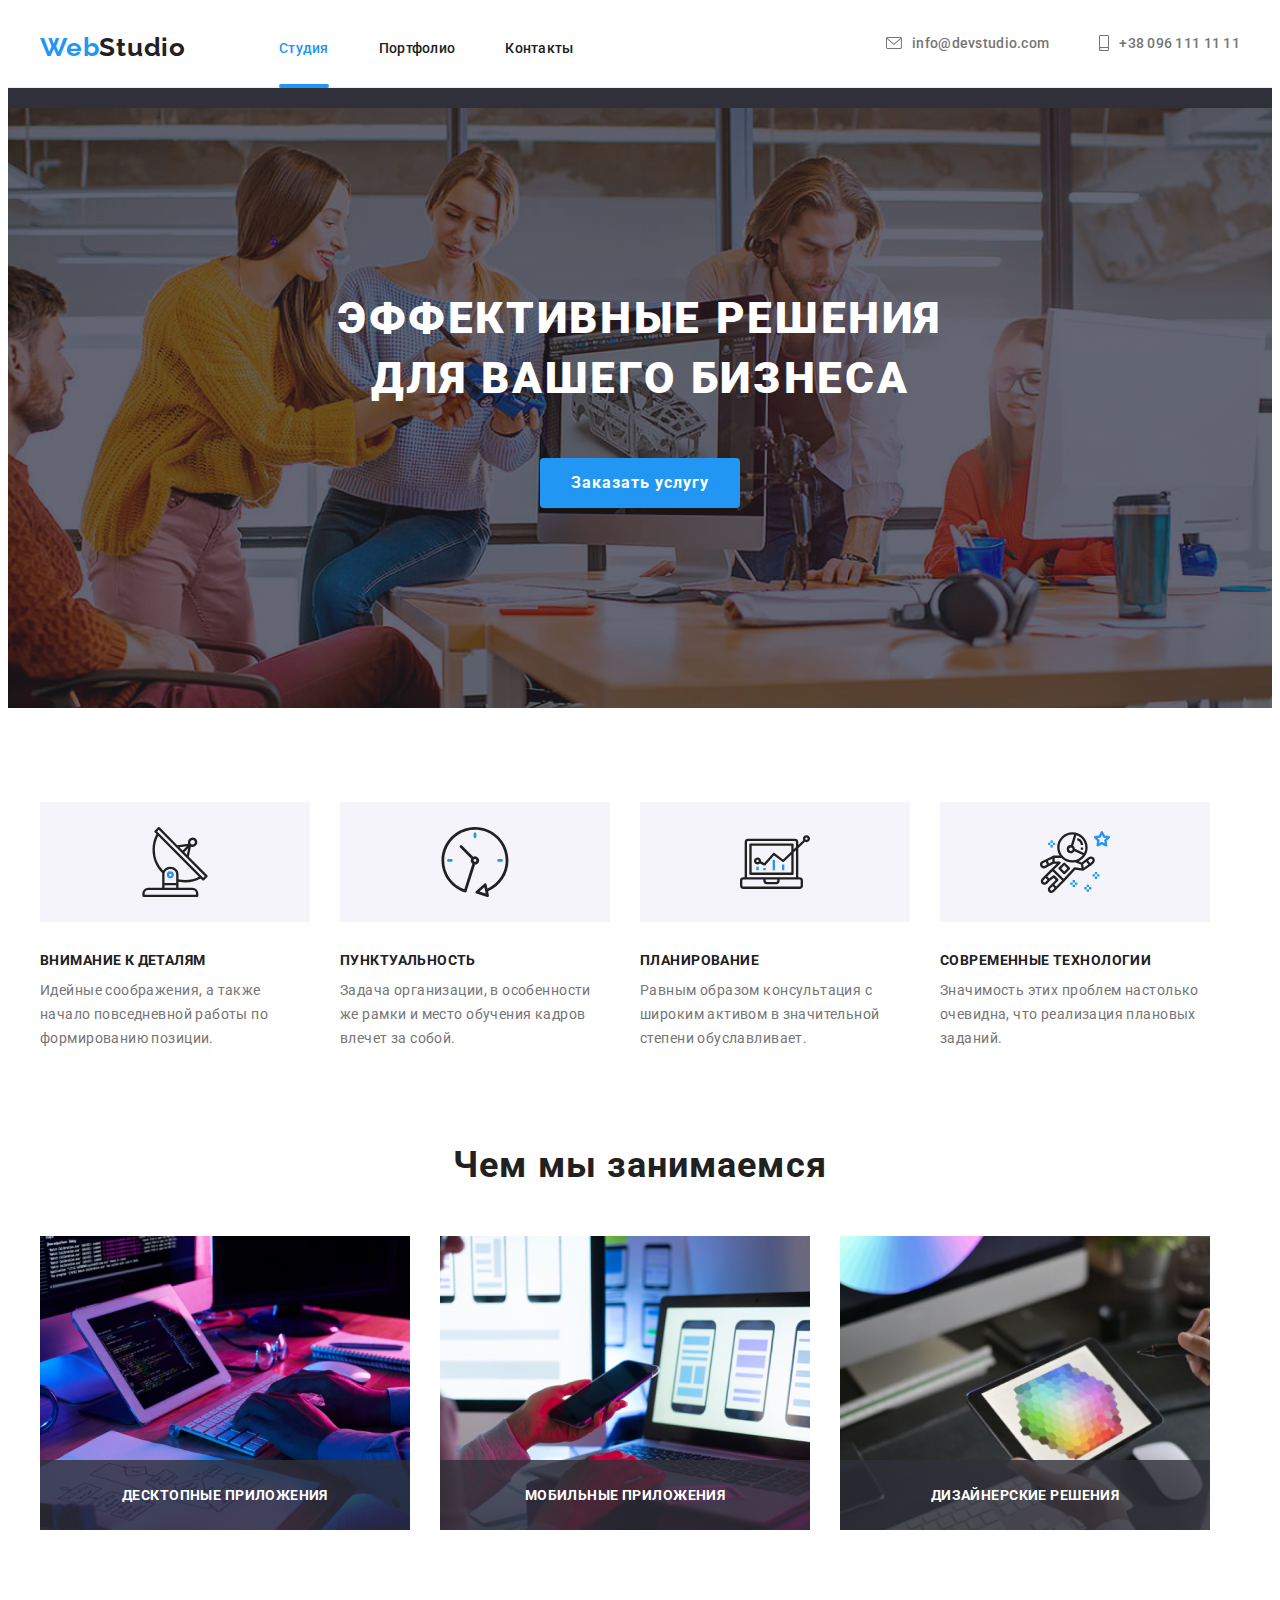
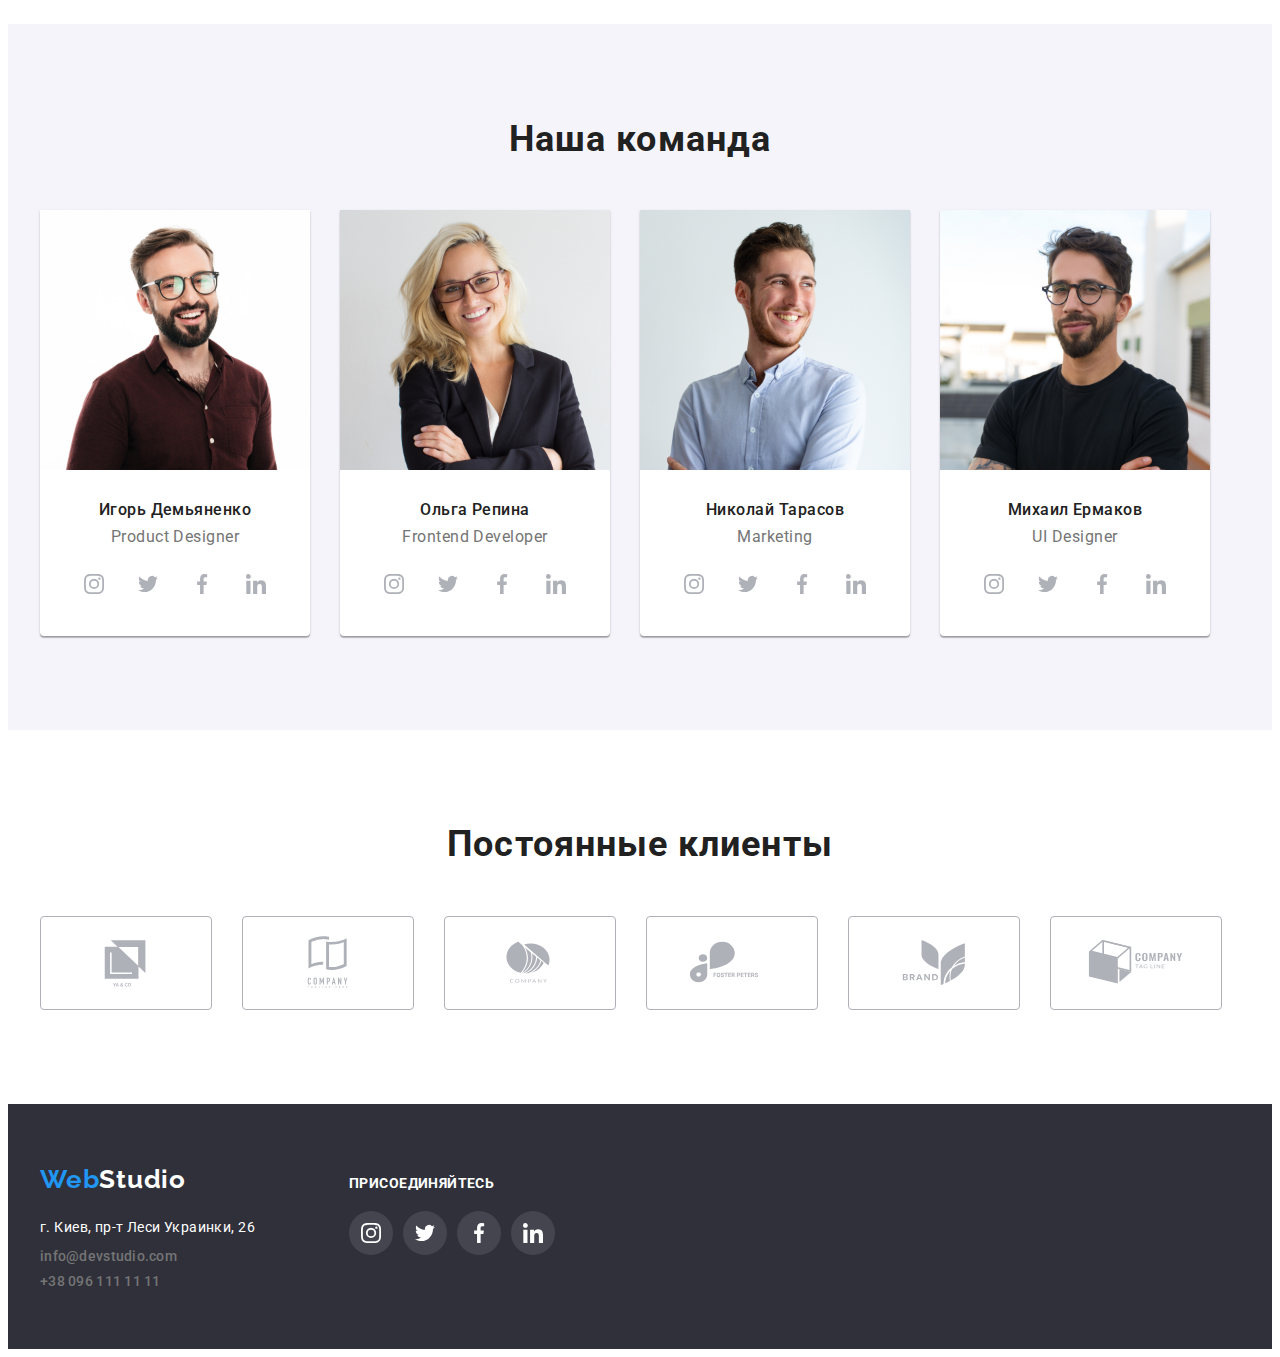
==== index.html @ 9201ac7f "Initial commit" ====
<!DOCTYPE html>
<html lang="ru">
  <head>
    <meta charset="UTF-8" />
    <meta http-equiv="X-UA-Compatible" content="IE=edge" />
    <meta name="viewport" content="width=device-width, initial-scale=1.0" />
    <title>Document</title>
    <!-- Normalizer start -->
    <link
      rel="stylesheet"
      href="https://cdnjs.cloudflare.com/ajax/libs/modern-normalize/1.1.0/modern-normalize.min.css"
      integrity="sha512-wpPYUAdjBVSE4KJnH1VR1HeZfpl1ub8YT/NKx4PuQ5NmX2tKuGu6U/JRp5y+Y8XG2tV+wKQpNHVUX03MfMFn9Q=="
      crossorigin="anonymous"
      referrerpolicy="no-referrer"
    />
    <!-- Normalizer end -->
    <!--Font start-->
    <link rel="preconnect" href="https://fonts.googleapis.com" />
    <link rel="preconnect" href="https://fonts.gstatic.com" crossorigin />
    <link
      href="https://fonts.googleapis.com/css2?family=Raleway:wght@700&family=Roboto:wght@400;500;700;900&display=swap"
      rel="stylesheet"
    />
    <!--Font end-->
    <link rel="stylesheet" href="./css/styles.css" />
  </head>

  <body>
    <header class="header" data-header>
      <div class="container header-container">
        <!-- navigation -->
        <a class="logo link" href="" lang="en">Web<span class="logo-accent-dark">Studio</span></a>
        <nav class="header-nav">
          <ul class="nav-list list">
            <li class="nav-item">
              <a class="header-link header-link-current link" href="./index.html">Студия</a>
            </li>
            <li class="nav-item">
              <a class="header-link link" href="./portfolio.html">Портфолио</a>
            </li>
            <li class="nav-item">
              <a class="header-link link" href="">Контакты</a>
            </li>
          </ul>
        </nav>
        <ul class="contacts-list list">
          <li class="contact-item header-mail">
            <a class="contact-link link" href="mailto:info@devstudio.com">
              <svg class="contacts-envelope" width="16" height="12">
                <use href="./images/icons.svg#envelope"></use>
              </svg>
              info@devstudio.com
            </a>
          </li>
          <li class="contact-item header-phone">
            <a class="contact-link link" href="tel:+380961111111">
              <svg class="contacts-smartphone" width="10" height="16">
                <use href="./images/icons.svg#smartphone"></use>
              </svg>
              +38 096 111 11 11
            </a>
          </li>
        </ul>
      </div>
    </header>
    <main>
      <!-- hero section -->
      <section class="hero-section section">
        <div class="hero-container container">
          <h1 class="hero-item">Эффективные решения для вашего бизнеса</h1>
          <button class="hero-btn btn" type="button" data-modal-open>Заказать услугу</button>
        </div>
      </section>
      <!-- Section peculiarities -->
      <section class="section">
        <div class="peculiarities-container container">
          <ul class="peculiarities-list list">
            <li class="peculiarities-item">
              <div class="peculiarities-icon-container">
                <svg class="peculiarities-icon" width="70px" height="70px">
                  <use href="./images/icons.svg#antenna"></use>
                </svg>
              </div>
              <h2 class="peculiarities-title">Внимание к деталям</h2>
              <p class="peculiarities-prg">
                Идейные соображения, а также начало повседневной работы по формированию позиции.
              </p>
            </li>
            <li class="peculiarities-item">
              <div class="peculiarities-icon-container">
                <svg class="peculiarities-icon" width="70px" height="70px">
                  <use href="./images/icons.svg#clock"></use>
                </svg>
              </div>
              <h2 class="peculiarities-title">Пунктуальность</h2>
              <p class="peculiarities-prg">
                Задача организации, в особенности же рамки и место обучения кадров влечет за собой.
              </p>
            </li>
            <li class="peculiarities-item">
              <div class="peculiarities-icon-container">
                <svg class="peculiarities-icon" width="70px" height="70px">
                  <use href=".//images/icons.svg#diagram"></use>
                </svg>
              </div>
              <h2 class="peculiarities-title">Планирование</h2>
              <p class="peculiarities-prg">
                Равным образом консультация с широким активом в значительной степени обуславливает.
              </p>
            </li>
            <li class="peculiarities-item">
              <div class="peculiarities-icon-container">
                <svg class="peculiarities-icon" width="70px" height="70px">
                  <use href="./images/icons.svg#astronaut"></use>
                </svg>
              </div>
              <h2 class="peculiarities-title">Современные технологии</h2>
              <p class="peculiarities-prg">
                Значимость этих проблем настолько очевидна, что реализация плановых заданий.
              </p>
            </li>
          </ul>
        </div>
      </section>
      <!-- Section about -->
      <section class="section section-about">
        <div class="about-container container">
          <h2 class="about-title">Чем мы занимаемся</h2>
          <ul class="about-list list">
            <li class="about-item">
              <img src="./images/about/img.jpg" alt="image1" width="370" height="294" />
              <div class="about-overlay">
                <p class="about-discription">Десктопные приложения</p>
              </div>
            </li>
            <li class="about-item">
              <img src="./images/about/img-1.jpg" alt="image2" width="370" height="294" />
              <div class="about-overlay">
                <p class="about-discription">Мобильные приложения</p>
              </div>
            </li>
            <li class="about-item">
              <img src="./images/about/img-2.jpg" alt="image3" width="370" height="294" />
              <div class="about-overlay">
                <p class="about-discription">Дизайнерские решения</p>
              </div>
            </li>
          </ul>
        </div>
      </section>
      <!-- Section team -->
      <section class="section section-team">
        <div class="container team-container">
          <h2 class="team-title">Наша команда</h2>
          <ul class="team-list list">
            <li class="team-item">
              <img src="./images/team/img.jpg" alt="Игорь Демьяненко" width="270" height="260" />
              <div class="team-wrapper">
                <h3 class="team-name">Игорь Демьяненко</h3>
                <p class="team-position">Product Designer</p>
                <ul class="social-icon list">
                  <li class="icon-list">
                    <a
                      class="icon-link"
                      href=""
                      target="_blank"
                      rel="noopener noreferer"
                      aria-label="instagram"
                    >
                      <svg class="team-icon-list" width="20" height="20">
                        <use href="./images/icons.svg#instagram"></use>
                      </svg>
                    </a>
                  </li>
                  <li class="icon-list">
                    <a
                      class="icon-link"
                      href=""
                      target="_blank"
                      rel="noopener noreferer"
                      aria-label="twitter"
                    >
                      <svg class="team-icon-list" width="20" height="20">
                        <use href="./images/icons.svg#twitter"></use>
                      </svg>
                    </a>
                  </li>
                  <li class="icon-list">
                    <a
                      class="icon-link"
                      href=""
                      target="_blank"
                      rel="noopener noreferer"
                      aria-label="facebook"
                    >
                      <svg class="team-icon-list" width="20" height="20">
                        <use href="./images/icons.svg#facebook"></use>
                      </svg>
                    </a>
                  </li>
                  <li class="icon-list">
                    <a
                      class="icon-link"
                      href=""
                      target="_blank"
                      rel="noopener noreferer"
                      aria-label="linkedin"
                    >
                      <svg class="team-icon-list" width="20" height="20">
                        <use href="./images/icons.svg#linkedin"></use>
                      </svg>
                    </a>
                  </li>
                </ul>
              </div>
            </li>
            <li class="team-item">
              <img src="./images/team/img-1.jpg" alt="Ольга Репина" width="270" height="260" />
              <div class="team-wrapper">
                <h3 class="team-name">Ольга Репина</h3>
                <p class="team-position">Frontend Developer</p>
                <ul class="social-icon list">
                  <li class="icon-list">
                    <a
                      class="icon-link"
                      href=""
                      target="_blank"
                      rel="noopener noreferer"
                      aria-label="instagram"
                    >
                      <svg class="team-icon-list" width="20" height="20">
                        <use href="./images/icons.svg#instagram"></use>
                      </svg>
                    </a>
                  </li>
                  <li class="icon-list">
                    <a
                      class="icon-link"
                      href=""
                      target="_blank"
                      rel="noopener noreferer"
                      aria-label="twitter"
                    >
                      <svg class="team-icon-list" width="20" height="20">
                        <use href="./images/icons.svg#twitter"></use>
                      </svg>
                    </a>
                  </li>
                  <li class="icon-list">
                    <a
                      class="icon-link"
                      href=""
                      target="_blank"
                      rel="noopener noreferer"
                      aria-label="facebook"
                    >
                      <svg class="team-icon-list" width="20" height="20">
                        <use href="./images/icons.svg#facebook"></use>
                      </svg>
                    </a>
                  </li>
                  <li class="icon-list">
                    <a
                      class="icon-link"
                      href=""
                      target="_blank"
                      rel="noopener noreferer"
                      aria-label="linkedin"
                    >
                      <svg class="team-icon-list" width="20" height="20">
                        <use href="./images/icons.svg#linkedin"></use>
                      </svg>
                    </a>
                  </li>
                </ul>
              </div>
            </li>
            <li class="team-item">
              <img src="./images/team/img-2.jpg" alt="Николай Тарасов" width="270" height="260" />
              <div class="team-wrapper">
                <h3 class="team-name">Николай Тарасов</h3>
                <p class="team-position">Marketing</p>
                <ul class="social-icon list">
                  <li class="icon-list">
                    <a
                      class="icon-link"
                      href=""
                      target="_blank"
                      rel="noopener noreferer"
                      aria-label="instagram"
                    >
                      <svg class="team-icon-list" width="20" height="20">
                        <use href="./images/icons.svg#instagram"></use>
                      </svg>
                    </a>
                  </li>
                  <li class="icon-list">
                    <a
                      class="icon-link"
                      href=""
                      target="_blank"
                      rel="noopener noreferer"
                      aria-label="twitter"
                    >
                      <svg class="team-icon-list" width="20" height="20">
                        <use href="./images/icons.svg#twitter"></use>
                      </svg>
                    </a>
                  </li>
                  <li class="icon-list">
                    <a
                      class="icon-link"
                      href=""
                      target="_blank"
                      rel="noopener noreferer"
                      aria-label="facebook"
                    >
                      <svg class="team-icon-list" width="20" height="20">
                        <use href="./images/icons.svg#facebook"></use>
                      </svg>
                    </a>
                  </li>
                  <li class="icon-list">
                    <a
                      class="icon-link"
                      href=""
                      target="_blank"
                      rel="noopener noreferer"
                      aria-label="linkedin"
                    >
                      <svg class="team-icon-list" width="20" height="20">
                        <use href="./images/icons.svg#linkedin"></use>
                      </svg>
                    </a>
                  </li>
                </ul>
              </div>
            </li>
            <li class="team-item">
              <img src="./images/team/img-3.jpg" alt="Михаил Ермаков" width="270" height="260" />
              <div class="team-wrapper">
                <h3 class="team-name">Михаил Ермаков</h3>
                <p class="team-position">UI Designer</p>
                <ul class="social-icon list">
                  <li class="icon-list">
                    <a
                      class="icon-link"
                      href=""
                      target="_blank"
                      rel="noopener noreferer"
                      aria-label="instagram"
                    >
                      <svg class="team-icon-list" width="20" height="20">
                        <use href="./images/icons.svg#instagram"></use>
                      </svg>
                    </a>
                  </li>
                  <li class="icon-list">
                    <a
                      class="icon-link"
                      href=""
                      target="_blank"
                      rel="noopener noreferer"
                      aria-label="twitter"
                    >
                      <svg class="team-icon-list" width="20" height="20">
                        <use href="./images/icons.svg#twitter"></use>
                      </svg>
                    </a>
                  </li>
                  <li class="icon-list">
                    <a
                      class="icon-link"
                      href=""
                      target="_blank"
                      rel="noopener noreferer"
                      aria-label="facebook"
                    >
                      <svg class="team-icon-list" width="20" height="20">
                        <use href="./images/icons.svg#facebook"></use>
                      </svg>
                    </a>
                  </li>
                  <li class="icon-list">
                    <a
                      class="icon-link"
                      href=""
                      target="_blank"
                      rel="noopener noreferer"
                      aria-label="linkedin"
                    >
                      <svg class="team-icon-list" width="20" height="20">
                        <use href="./images/icons.svg#linkedin"></use>
                      </svg>
                    </a>
                  </li>
                </ul>
              </div>
            </li>
          </ul>
        </div>
      </section>
      <!-- Section clients -->
      <section class="section section-clients">
        <div class="container">
          <h2 class="customer-title">Постоянные клиенты</h2>
          <ul class="customer-list list">
            <li class="customer-item">
              <a href="" class="customer-link">
                <svg class="customer-icon">
                  <use href="./images/icons.svg#logo-0"></use>
                </svg>
              </a>
            </li>
            <li class="customer-item">
              <a href="" class="customer-link">
                <svg class="customer-icon">
                  <use href="./images/icons.svg#logo-1"></use>
                </svg>
              </a>
            </li>
            <li class="customer-item">
              <a href="" class="customer-link">
                <svg class="customer-icon">
                  <use href="./images/icons.svg#logo-2"></use>
                </svg>
              </a>
            </li>
            <li class="customer-item">
              <a href="" class="customer-link">
                <svg class="customer-icon">
                  <use href="./images/icons.svg#logo-3"></use>
                </svg>
              </a>
            </li>
            <li class="customer-item">
              <a href="" class="customer-link">
                <svg class="customer-icon">
                  <use href="./images/icons.svg#logo-4"></use>
                </svg>
              </a>
            </li>
            <li class="customer-item">
              <a href="" class="customer-link">
                <svg class="customer-icon">
                  <use href="./images/icons.svg#logo-5"></use>
                </svg>
              </a>
            </li>
          </ul>
        </div>
      </section>
    </main>
    <!-- Footer -->
    <footer class="footer">
      <div class="container">
        <div class="footer-container-left">
          <a class="logo link footer-logo-link" href="" lang="en"
            >Web<span class="logo-accent-light">Studio</span></a
          >
          <ul class="footer-contact-list list">
            <li class="contact-item">
              <!-- adress -->
              <address class="footer-address">г. Киев, пр-т Леси Украинки, 26</address>
            </li>
            <li class="contact-item">
              <a class="contact-link link" href="mailto:info@devstudio.com">info@devstudio.com</a>
            </li>
            <li class="contact-item">
              <a class="contact-link link" href="tel:+380961111111">+38 096 111 11 11</a>
            </li>
          </ul>
        </div>
        <div class="footer-container-right">
          <h3 class="footer-item">Присоединяйтесь</h3>
          <ul class="footer-icon list">
            <li class="footer-list">
              <a href="https://www.instagram.com" class="footer-link">
                <svg class="footer-svg" width="20" height="20">
                  <use href="./images/icons.svg#instagram"></use>
                </svg>
              </a>
            </li>
            <li class="footer-list">
              <a href="https://twitter.com/?lang=en" class="footer-link">
                <svg class="footer-svg" width="20" height="20">
                  <use href="./images/icons.svg#twitter"></use>
                </svg>
              </a>
            </li>
            <li class="footer-list">
              <a href="https://www.facebook.com" class="footer-link">
                <svg class="footer-svg" width="20" height="20">
                  <use href="./images/icons.svg#facebook"></use>
                </svg>
              </a>
            </li>
            <li class="footer-list">
              <a href="https://www.linkedin.com" class="footer-link">
                <svg class="footer-svg" width="20" height="20">
                  <use href="./images/icons.svg#linkedin"></use>
                </svg>
              </a>
            </li>
          </ul>
        </div>
      </div>
    </footer>
    <!-- Modal window -->
    <div class="backdrop is-hidden" data-modal>
      <div class="modal">
        <button class="modal-btn" data-modal-close>
          <svg class="modal-btn-icon" width="18" height="18">
            <use href="./images/icons.svg#icon-close"></use>
          </svg>
        </button>
      </div>
    </div>
    <!-- Java script -->
    <script src="./js/modal.js"></script>
    <script src="./js/header-scroll.js"></script>
  </body>
</html>
---- css/styles.css ----
:root {
/* fonts */
    --main-font: "Roboto" ,sans-serif;
    --secondary-font: 'Raleway',sans-serif;

 /* text colors */
    --main-txt-cl: #212121;
    --acent-txt-cl: #2196F3;


 /* bg colors */
    --darkgrey-bg-cl: #2F303A;
    --lightgrey-bg-cl: #F5F4FA;
    --white-bg-cl: #FFFFFF;
    --grey-bg-cl: #EEEEEE;

    /* icons */
    --team-icon-collor: #afb1b8;

    /* Анімація */
    --animation: 250ms cubic-bezier(0.4, 0, 0.2, 1);
}
/* Body */


body {
    font-family: "Roboto" ,sans-serif;
    color: var(--main-txt-cl);
}

.visually-hidden {
    position: absolute;
    white-space: nowrap;
    width: 1px;
    height: 1px;
    overflow: hidden;
    border: 0;
    padding: 0;
    clip: rect(0 0 0 0);
    clip-path: inset(50%);
    margin: -1px;
  }

/* reset styles */

h1,h2,h3,h4,h5,h6,p {
    margin: 0;
}
.link {
text-decoration: none;
color: currentColor;
}

.list {
    list-style: none;
    color: currentColor;
    padding: 0;
    margin: 0;

}

img {
    display: block;
}

a {
    text-decoration: none;
}

/* base styles */
.container {
    width: 1200px;
    padding-left: 15px;
    padding-right: 15px;
    margin-left: auto;
    margin-right: auto;
}

.section {
    padding-top: 94px;
    padding-bottom: 94px;
}


/* btn styles */
.btn {
    border-radius: 4px;
    border: none;
    font-family: inherit;
    font-weight: 700;
    font-size: 16px;
    line-height: calc(30 / 16);
    letter-spacing: 0.06em;
    cursor: pointer;
    color: #FFFFFF;
    background-color: var(--acent-txt-cl)
    
    
}

.hero-btn {
width: 200px;
height: 50px;
}

.pf-btn {
    font-family: inherit;
    font-size: 16px;
    font-weight: 500;
    line-height: calc(26 / 16);
    letter-spacing: 0.03em;
    cursor: pointer;
    color: #212121;
    background-color: var(--lightgrey-bg-cl);
    border: none;
    border-radius: 4px;
    padding: 6px 20px;
    transition: color var(--animation), background-color var(--animation), box-shadow var(--animation);
}

.pf-btn:hover,
.pf-btn:focus {
    color: var(--white-bg-cl);
    background-color: var(--acent-txt-cl);
    box-shadow: 0px 3px 1px rgba(0, 0, 0, 0.1), 0px 1px 2px rgba(0, 0, 0, 0.08), 0px 2px 2px rgba(0, 0, 0, 0.12);
}

/* Logo */
.logo { 
    font-family: 'Raleway',sans-serif;
    font-style: normal;
    font-weight: 700;
    font-size: 26px;
    line-height: 1.19 ;
    letter-spacing: 0.03em;
    color: #2196F3;}
    
.logo-accent-dark {
    color: #212121;
    }
.logo-accent-light {
    color: white;
    }

/* Header */
.header {
  /* position: fixed;
  top: 0;
  left: 0;
  width: 100%; */
}

.header.no-transparency {
  background-color: var(--white-bg-cl);
  backdrop-filter: blur(4px);

}

.header-container {
    display: flex;
    align-items: center;
}

.header {
    background-color: var(--white-bg-cl);
    padding-top: 24px;
    padding-bottom: 24px;
     border: 1px solid #ececec;
    border-top: none;
    border-right: none;
    border-left: none;
      }
.logo {
    margin-right: 93px;
}


.header-nav {
    margin-right: auto;
}

.nav-list {
    display: flex;
    gap: 50px;
}
 
.header-mail {
    margin-right: 50px;
}

.header-link {
    font-weight: 500;
    font-size: 14px;
    line-height: calc(16 / 14);
    letter-spacing: 0.02em;
    color: #212121;
    transition: color var(--animation);
    /* padding-top: 52px;
    padding-bottom: 52px; */
}

.header-link:hover,
.header-link:focus {
 color:var(--acent-txt-cl);
}

.header-link-current {
  position: relative;
    color: var(--acent-txt-cl)
}

.header-link-current::after {
  content: '';
  display: block;
  position: absolute;
  bottom: -32px;
  left: 0;
  width: 100%;
  height: 4px;
  border-radius: 4px;
  background-color: var(--acent-txt-cl);
}

.contact-link {
    font-weight: 500;
    font-size: 14px;
    line-height: calc(16 / 14);
    letter-spacing: 0.02em;
    color: #757575;
    margin-right: auto;
    display: flex;
    text-align: center;
    align-items: center;
    transition: color var(--animation);

}

.contacts-list {
    display: flex;
}


.contact-link:hover ,
.contact-link:focus {
    color: var(--acent-txt-cl);
}

.contacts-envelope {
    fill: currentColor;
    margin-right: 10px;
  }
  .contacts-smartphone {
    fill: currentColor;
    margin-right: 10px;
  }
  

/* Main section */

.hero-section {
    padding-top: 200px;
    padding-bottom: 200px;
    background-color: var(--darkgrey-bg-cl);
    background-image: linear-gradient(to right, rgba(47, 48, 58, 0.4),rgba(47, 48, 58, 0.4)),
    url(../images/hero/hero_img.png) ;
    background-repeat: no-repeat;
    background-position:bottom;
    max-width: 1600px;
    margin-left: auto;
    margin-right: auto;
}

.hero-item {
width: 696px;
height: 120px;
font-weight: 900;
font-size: 44px;
line-height: calc(60 / 44);
text-align: center;
letter-spacing: 0.06em;
text-transform: uppercase;
color: #FFFFFF;
margin-left: 252px;
margin-bottom: 50px;


}

.hero-btn {

    display: block;
    margin: 0 auto;
}

/* Section paculiarities */

.peculiarities-item {
    width: 270px;

}
.peculiarities-list {
    display: flex;
    align-items: center;
    gap: 30px;
}

.peculiarities-title {
font-weight: 700;
font-size: 14px;
line-height: calc(16 / 14);
letter-spacing: 0.03em;
text-transform: uppercase;
color: #212121;
margin-top: 30px;


}
.peculiarities-prg {
margin-top: 10px;
font-size: 14px;
line-height: calc(24 / 14);
letter-spacing: 0.03em;
color: #757575;
width: 270px;
}

/* section about */
.section-about {
        padding-top: 0;
}

.about-list {
    display: flex;
    gap: 30px;
    margin-top: 50px;
}

.about-title {
font-weight: 700;
font-size: 36px;
line-height: calc(42 /36);
letter-spacing: 0.03em;
text-align: center;
}

.about-item {
  position: relative
}

.about-overlay {
  background-color: rgba(47, 48, 58, 0.8);
  display: flex;
  align-items: center;
  justify-content: center;
  position: absolute;
  bottom: 0;
  left: 0;
  width: 370px;
  height: 70px;
}

.about-discription {
  font-family: 'Roboto';
  font-style: normal;
  font-weight: 700;
  font-size: 14px;
  line-height: 16px;
  text-align: center;
  letter-spacing: 0.03em;
  text-transform: uppercase;
  color: white;
}

/* section team */

.section.section-team {
    background-color: var(--lightgrey-bg-cl);
}

.team-item {
    background-color:#FFFFFF;
    align-items: center;   
    box-shadow: 0px 1px 3px rgba(0, 0, 0, 0.12), 0px 1px 1px rgba(0, 0, 0, 0.14), 0px 2px 1px rgba(0, 0, 0, 0.2);
border-radius: 0px 0px 4px 4px;
}
.team-list {
    display: flex;
    gap: 30px;
    
}

.team-wrapper {
padding-top: 30px;
padding-bottom: 30px;
padding-left: 5px;
padding-right: 5px;
}

.team-title {
font-weight: 700;
font-size: 36px;
line-height: calc(42 / 36);
letter-spacing: 0.03em;
margin-top: 188 px;
margin-bottom: 50px;
text-align: center;

}

.team-name {
font-weight: 500;
font-size: 16px;
line-height: calc(19 / 16);
letter-spacing: 0.03em;
margin-bottom: 8px;
text-align: center;
}

.team-position {
font-size: 16px;
line-height: calc(19 / 16);
letter-spacing: 0.03em;
color: #757575;
text-align: center;
margin-bottom: 16px;
}

/* Clients icons */

.customer-title {
    font-weight: 700;
    font-size: 36px;
    line-height: 1.16;
    text-align: center;
    letter-spacing: 0.03em;
    color: var(--main-collor);
    margin-bottom: 50px;
  }
  .customer-list {
    display: flex;
  }
  .customer-item {
    list-style: none;
  }
  .customer-item:not(:last-child) {
    margin-right: 30px;
  }
  .customer-link {
    display: flex;
    align-items: center;
    justify-content: center;
    width: 170px;
    height: 92px;
    border: 1px solid var(--team-icon-collor);
    border-radius: 4px;
    color: var(--team-icon-collor);
    transition: color var(--animation),border var(--animation);
  }
  .customer-link:hover,
  .customer-link:focus {
    color: var(--acent-txt-cl);
    border: 1px solid var(--acent-txt-cl);
  }
  .customer-icon {
    fill: var(--team-icon-collor);
    width: 106px;
    height: 60px;
    transition: fill var(--animation);
  }

  .customer-link:hover .customer-icon {
    fill:var(--acent-txt-cl);
  }
/* Footer */

.about-footer .container{
    display: flex;


}

.footer {
    background-color: var(--darkgrey-bg-cl);
    padding-top: 60px;
padding-bottom: 60px;
}

.contact-item:not(:last-child) {
    margin-bottom: 9px;
}

.footer-address {
    font-style: normal;
font-size: 14px;
line-height: calc(24 / 14);
letter-spacing: 0.03em;
color: #FFFFFF;
margin-top: 20px;
}

.footer-contact-list {
font-size: 14px;
line-height: calc(24 / 14);
letter-spacing: 0.03em;
color: rgba(255, 255, 255, 0.6);
/* gap: 9px; */
}


/* portfolio */


.pf-filter-list {
    display: flex;
    gap: 8px;
}

.btn-list {
    list-style: none;
  display: flex;
  justify-content: center;
  margin-bottom: 50px;
}

.btn-item:not(:last-child) {
    margin-right: 9px;
  }


.portfolio {
  /* list-style: none; */
  display: flex;
  flex-wrap: wrap;
  /* margin: calc(-1 * var(30px) / 2); */
  gap: 30px;
}
.portfolio-text {
  padding: 20px 24px;
  border: 1px solid #eeeeee;
  border-top: none;
}
.portfolio-title {
  font-weight: 700;
  font-size: 18px;
  line-height: 2;
  letter-spacing: 0.06em;
  margin-bottom: 4px;
}
.portfolio-list {
  flex-basis: calc((100% - 30px * 2) / 3);
  transition: box-shadow var(--animation);
}
.portfolio-list:hover {
    box-shadow: 0px 3px 1px rgba(0, 0, 0, 0.1), 0px 1px 2px rgba(0, 0, 0, 0.08), 0px 2px 2px rgba(0, 0, 0, 0.12);
}
.description {
  font-weight: 400;
  font-size: 16px;
  line-height: 1.88;
  letter-spacing: 0.03em;
  color: #757575;
}

.portfolio-overlay {
  position: relative;
  overflow: hidden;
}

.portfolio-description {
  position: absolute;
  padding: 63px 24px;
  font-size: 18px;
  line-height: calc(28 / 18);
  letter-spacing: 0.03em;
  color: white;
  display: flex;
  align-items: center;
  justify-content: center;
  width: 100%;
  height: 100%;
  top: 0;
  left: 0;
  background-color: rgba(33, 150, 243, 0.9);
  transform: translateY(101%);
  transition: transform var(--animation);
}
.portfolio-list:hover .portfolio-description,
.portfolio-list:focus .portfolio-description {
  transform: translateY(0);
}

/* Socials icons*/
.social-icon {
    display: flex;
    justify-content: center;
    text-align: center;
    margin-top: 16px;
    gap: 10px;
    
  }
  .icon-list {
    list-style: none;
  }
  
  .icon-link {
    display: flex;
    align-items: center;
    justify-content: center;
    width: 44px;
    height: 44px;
    border-radius: 50%;
    transition: background-color var(--animation);
      }

  .icon-link:hover,
  .icon-link:focus {
    background-color: var(--acent-txt-cl);
  }
  .team-icon-list {
    fill: var(--team-icon-collor);
    transition: fill var(--animation);
  }
  .icon-link:hover .team-icon-list {
    fill: var(--white-bg-cl);
  }

/* peculiarities icons  */

.peculiarities-icon-container {
    background-color: rgba(245, 244, 250, 1);
    display: flex;
    justify-content: center;
    width: 270px;
    height: 120px;
    align-items: center;
}
 .peculiarities-icon {

 }

/* Footer icons */

.footer .container {
    display: flex;
    align-items: baseline;
}

.footer-item {
    font-family: 'Roboto';
font-style: normal;
font-weight: 700;
font-size: 14px;
line-height: 16px;
letter-spacing: 0.03em;
text-transform: uppercase;
color: #FFFFFF;
}

.footer-container-right {
    margin-left: 70px;
}

.footer-icon {
    display: flex;
    margin-top: 20px;
    gap: 10px;
  }
  .footer-list {
    list-style: none;
  }

  .footer-link {
    display: flex;
    align-items: center;
    justify-content: center;
    width: 44px;
    height: 44px;
    border-radius: 50%;
    background-color: rgba(255, 255, 255, 0.1);
    transition: background-color var(--animation);
  }
  
  .footer-link:hover,
  .footer-link:focus {
    background-color: var(--acent-txt-cl);
  }
  .footer-svg {
    fill: var(--white-bg-cl);
  }
  
/* Modal window */
.backdrop {
  position: fixed;
  top: 0;
  left: 0;
  z-index: 1000;
  display: flex;
  align-items: center;
  justify-content: center;

  width: 100%;
  height: 100%;

  background: rgba(0, 0, 0, 0.2);
  opacity: 1;
    transition: opacity var(--animation);
}

.backdrop.is-hidden {
  opacity: 0;
  visibility: hidden;
  pointer-events: none;
}

.backdrop.is-hidden .modal {
  transform: translate(-50%, -50%) scale(1.2);
}

.modal {
  position: absolute;
  top: 50%;
left: 50%;
transform: translate(-50%,-50%);

  width: 528px;
  height: 581px;
  background-color: #FFFFFF;
  border-radius: 4px;
  transition: transform var(--animation);
}

.modal-btn {
  width: 30px;
  height: 30px;
  position: absolute;
  top: 8px;
  right: 8px;
  padding: 0;

  display: flex;
  align-items: center;
  justify-content: center;

  border-radius: 50%;
  background: #FFFFFF;
  border: 1px solid rgba(0, 0, 0, 0.1);
  cursor: pointer;
}
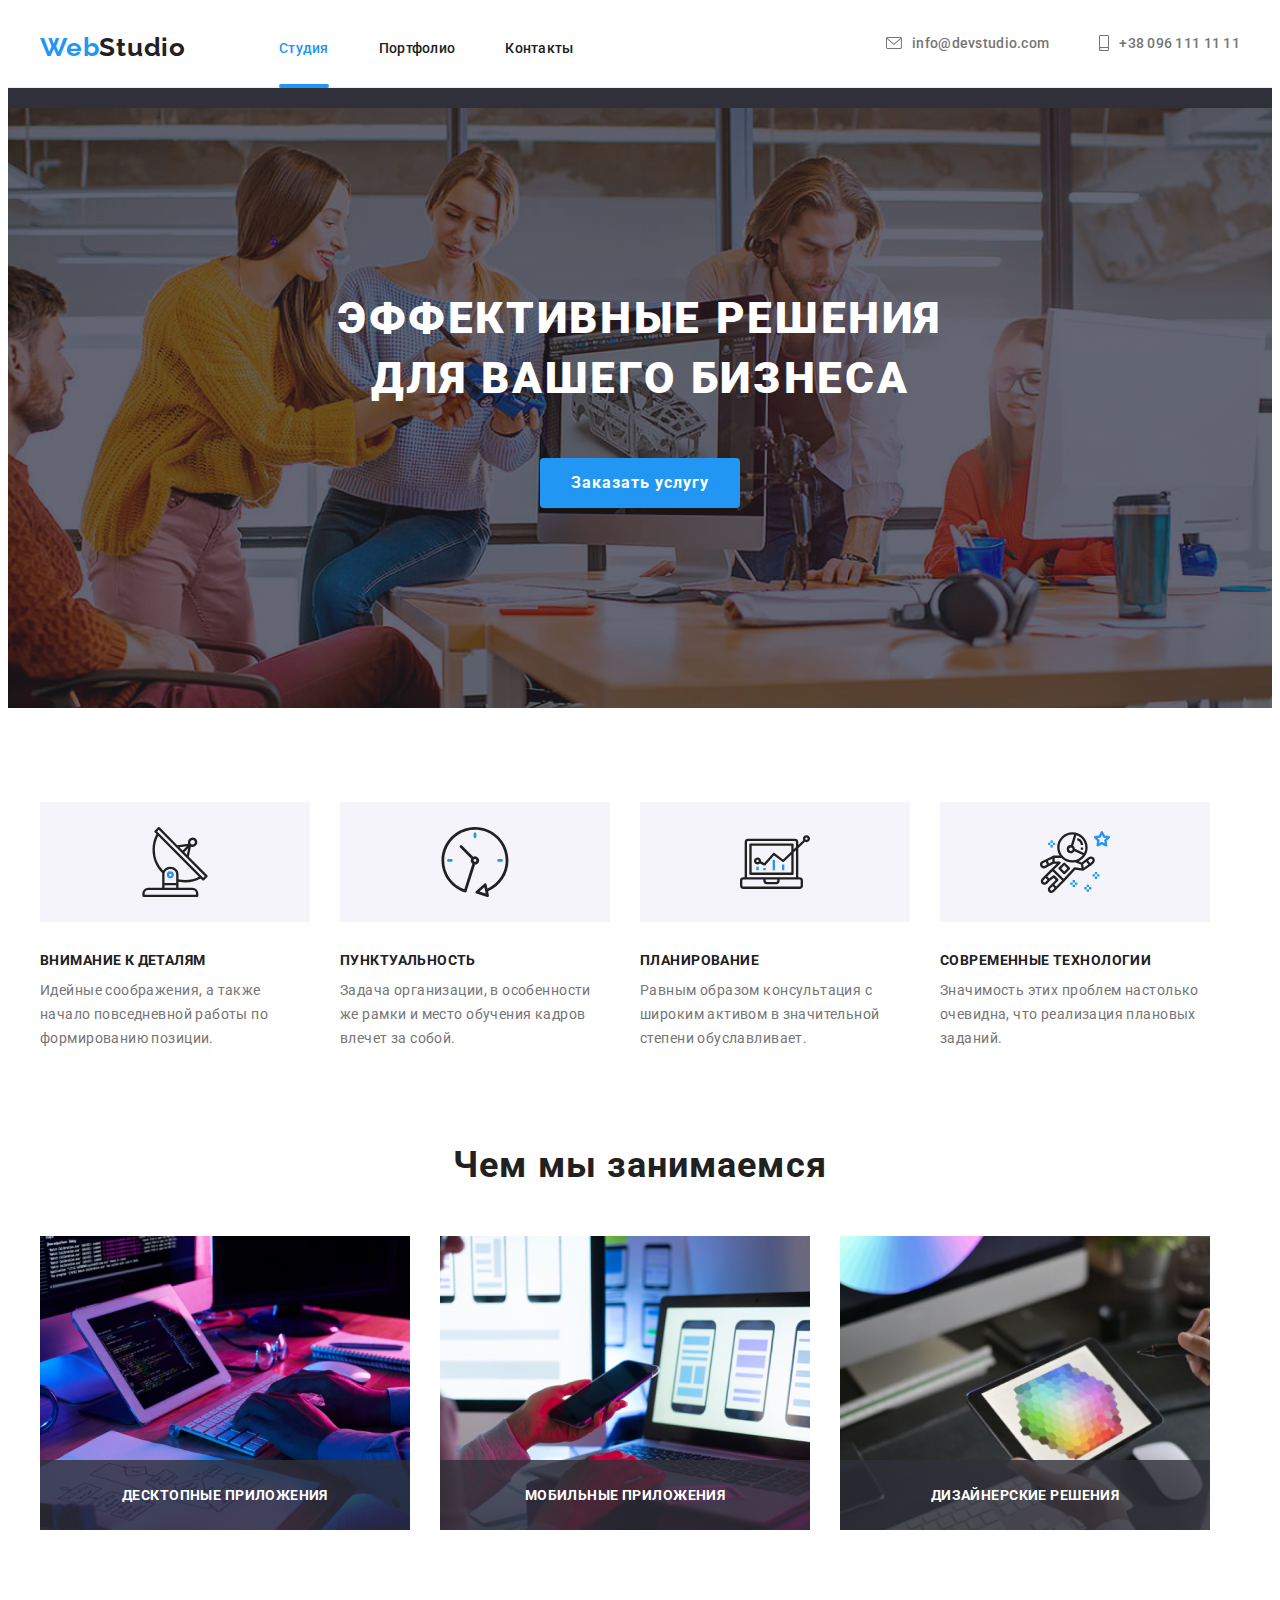
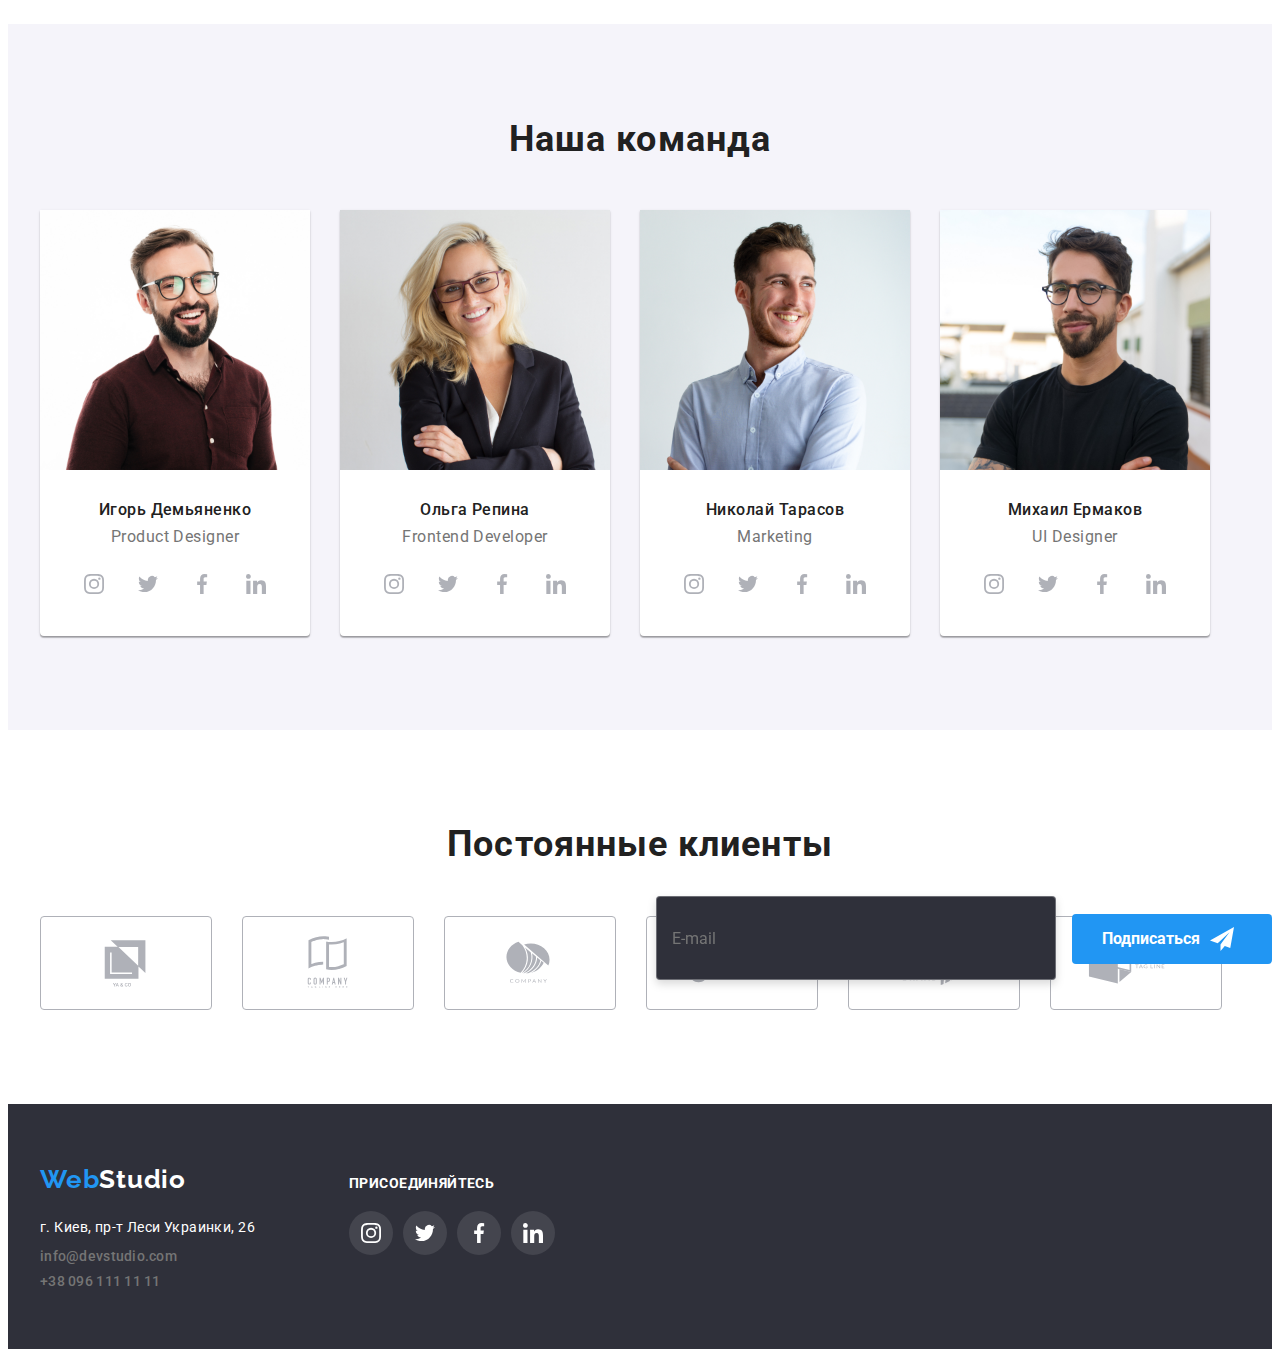
==== commit 1dc2a0ba: "homework6" ====
--- a/index.html
+++ b/index.html
@@ -504,16 +504,73 @@
             </li>
           </ul>
         </div>
+        <form class="footer-label">
+          <label class="label-title" for="user_email">Подпишитесь на рассылку </label>
+          <input class="email" type="email" name="email" placeholder="Е-mail" id="user_email" />
+          <button class="button-submit" type="submit">
+            Подписаться
+            <svg class="fot-submit" width="24" height="24">
+              <use href="./images/icons.svg#grouptelegram"></use>
+            </svg>
+          </button>
+        </form>
       </div>
     </footer>
     <!-- Modal window -->
     <div class="backdrop is-hidden" data-modal>
       <div class="modal">
-        <button class="modal-btn" data-modal-close>
+        <button class="modal-btn" type="button" data-modal-close>
           <svg class="modal-btn-icon" width="18" height="18">
             <use href="./images/icons.svg#icon-close"></use>
           </svg>
         </button>
+        <form class="form"> 
+          <strong class="form-title">Оставьте свои данные, мы вам перезвоним</strong>
+          <div class="modal-contact-group">
+            <label class="modal-contact-label" for="name">Имя</label>
+            <input class="modal-contact-imput" type="text" name="name" id="name" required >
+            <svg class="modal-contact-icon" width="18" height="18">
+              <use href="./images/icons.svg#personblack"></use>
+            </svg>
+          </div>
+          <div class="modal-contact-group">
+            <label class="modal-contact-label" for="tel">Телефон</label>
+            <input class="modal-contact-imput" type="text" name="telephone" id="tel" required >
+            <svg class="modal-contact-icon" width="18" height="18">
+              <use href="./images/icons.svg#phoneblack"></use>
+            </svg>
+          </div>
+          <div class="modal-contact-group">
+            <label class="modal-contact-label" for="email">Почта</label>
+            <input class="modal-contact-imput" type="text" name="email" id="email"  required >
+            <svg class="modal-contact-icon" width="18" height="18">
+              <use href="./images/icons.svg#emailblack"></use>
+            </svg>
+          </div>
+          <div class="modal-contact-group">
+            <label class="modal-contact-label" for="comment">Комментарий</label>
+            <textarea
+            class="modal-coment"
+            name="coment"
+            id="coment"
+            placeholder="Введите текст"
+          ></textarea>
+          </div>
+          <label class="checkbox-tumb">
+            <input class="checkbox" type="checkbox" name="checkbox" id="checkbox" />
+            <span class="custom"
+              >
+              <svg class="checkbox-icon" width="16" height="15" aria-label="icon-send">
+                <use href="./images/icons.svg#iconcheck"></use>
+              </svg>
+            </span>
+            <span class="check-text"
+              >Соглашаюсь с рассылкой и принимаю
+              <a class="policity" href=""> Условия договора</a>
+            </span>
+          </label>
+          <button class="modal-submit" type="submit">Отправить</button>
+        </form>
       </div>
     </div>
     <!-- Java script -->
--- a/css/styles.css
+++ b/css/styles.css
@@ -745,4 +745,268 @@
   background: #FFFFFF;
   border: 1px solid rgba(0, 0, 0, 0.1);
   cursor: pointer;
-}+}
+
+/* Modal contacts */
+
+.form {
+  padding: 40px;
+}
+
+.form-title {
+  font-family: 'Roboto';
+  font-style: normal;
+  font-weight: 700;
+  font-size: 20px;
+  line-height: 23px;
+  text-align: center;
+  letter-spacing: 0.03em;
+
+  color: #212121;
+
+  margin: 0;
+}
+.modal-contact-imput {
+  width: 100%;
+  height: 40px;
+
+  padding-left: 40px;
+
+  border: 1px solid rgba(33, 33, 33, 0.2);
+  border-radius: 4px;
+  cursor: pointer;
+}
+.modal-coment::placeholder {
+  font-family: 'Roboto';
+  font-style: normal;
+  font-weight: 400;
+  font-size: 12px;
+  line-height: 14px;
+  letter-spacing: 0.01em;
+
+  color: rgba(117, 117, 117, 0.5);
+}
+
+.modal-contact-imput:focus,
+.modal-coment:focus {
+  outline: var(--acent-txt-cl);
+  border: 1px solid #188ce8;
+
+  transition: 250ms cubic-bezier(0.4, 0, 0.2, 1);
+}
+.modal-contact-imput:focus + svg {
+  border-color: var(--acent-txt-cl);
+
+  fill: #2196f3;
+
+  transition: 250ms cubic-bezier(0.4, 0, 0.2, 1);
+}
+
+textarea {
+  display: block;
+  resize: none;
+  width: 100%;
+  height: 120px;
+
+  padding: 12px 16px;
+
+  border: 1px solid rgba(33, 33, 33, 0.2);
+  border-radius: 4px;
+  cursor: pointer;
+}
+
+.modal-contact-label {
+  font-family: 'Roboto';
+  font-style: normal;
+  font-weight: 400;
+  font-size: 12px;
+  line-height: 14px;
+
+  letter-spacing: 0.01em;
+
+  color: #757575;
+
+  padding-bottom: 4px;
+  padding-top: 10px;
+}
+
+.modal-contact-label:not(:last-child) {
+  display: block;
+}
+
+.modal-contact-icon {
+  position: absolute;
+  left: 12px;
+  transform: translateY(11px);
+}
+.custom {
+  display: inline-flex;
+  align-items: center;
+  justify-content: center;
+  margin-right: 7px;
+
+  width: 16px;
+  height: 15px;
+
+  outline: 1px solid #212121;
+  outline-offset: -1px;
+  border-radius: 2px;
+  fill: none;
+  transform: translate(5px, 4px);
+  transition: var(--animation);
+  cursor: pointer;
+}
+.checkbox-tumb {
+  display: flex;
+  padding-top: 20px;
+  padding-bottom: 30px;
+}
+
+.checkbox {
+  -webkit-appearance: none;
+  -moz-appearance: none;
+  appearance: none;
+}
+
+.checkbox:checked + .custom {
+  background-color: var(--acent-txt-cl);
+  /* background-image: url(/images/icons.svg#iconcheck); */
+  outline: var(--acent-txt-cl);
+
+  cursor: pointer;
+}
+
+.check-text {
+  display: flex;
+
+  font-family: 'Roboto';
+  font-style: normal;
+  font-weight: 400;
+  font-size: 14px;
+  line-height: 1.71;
+  letter-spacing: 0.03em;
+
+  color: #757575;
+  padding-left: 7px;
+}
+
+.policity {
+  color: var(--acent-txt-cl);
+  text-decoration: underline;
+  padding-left: 5px;
+}
+.modal-submit {
+  display: flex;
+  justify-content: center;
+  align-items: center;
+  text-align: center;
+
+  padding: 10px 55px;
+
+  font-family: 'Roboto';
+  font-style: normal;
+  font-weight: 700;
+  font-size: 16px;
+  line-height: 1.88;
+  letter-spacing: 0.06em;
+
+  color: var(--white-bg-cl);
+  background-color: var(--acent-txt-cl);
+  box-shadow: 0px 4px 4px rgba(0, 0, 0, 0.15);
+  border-radius: 4px;
+  border-color: transparent;
+  cursor: pointer;
+
+  margin-left: auto;
+  margin-right: auto;
+  transition: var(--animation);
+}
+.modal-submit:focus,
+.modal-submit:hover {
+  background: #188ce8;
+
+  transition: var(--animation);
+}
+.modal-contact-group {
+  position: relative;
+}
+
+/* footer form */
+.footer-label {
+  display: block;
+  position: absolute;
+  transform: translate(100%);
+  bottom: -1680px;
+}
+
+.label-title {
+  display: block;
+  font-family: 'Roboto';
+  font-style: normal;
+  font-weight: 700;
+  font-size: 14px;
+  line-height: 16px;
+
+  text-transform: uppercase;
+
+  color: #ffffff;
+  margin-bottom: 20px;
+}
+
+.email {
+  display: inline-flex;
+
+  font-family: 'Roboto';
+  font-style: normal;
+  font-weight: 400;
+  font-size: 16px;
+  line-height: 1.25;
+
+  min-width: 368px;
+  height: 50px;
+
+  color: #fff;
+
+  border: 1px solid rgba(255, 255, 255, 0.3);
+  filter: drop-shadow(0px 4px 4px rgba(0, 0, 0, 0.15));
+  border-radius: 4px;
+  background-color: #2f303a;
+
+  padding: 16px 15px;
+}
+.email:focus {
+  outline: transparent;
+}
+
+.button-submit {
+  display: inline-flex;
+  font-family: 'Roboto';
+  font-style: normal;
+  font-weight: 700;
+  font-size: 16px;
+  line-height: 1.88;
+  align-items: center;
+  text-align: center;
+  margin-left: 12px;
+
+  min-width: 200px;
+  height: 50px;
+  padding: 10px 28px;
+
+  color:  rgba(255, 255, 255, 1);
+  background-color: var(--acent-txt-cl);
+  border-radius: 4px;
+  border-color: transparent;
+  cursor: pointer;
+  transition: var(--animation);
+}
+.button-submit:hover,
+.button-submit:focus {
+  background-color: #188ce8;
+  transition: var(--animation);
+}
+
+.fot-submit {
+  fill: #ffffff;
+  margin-left: 10px;
+}
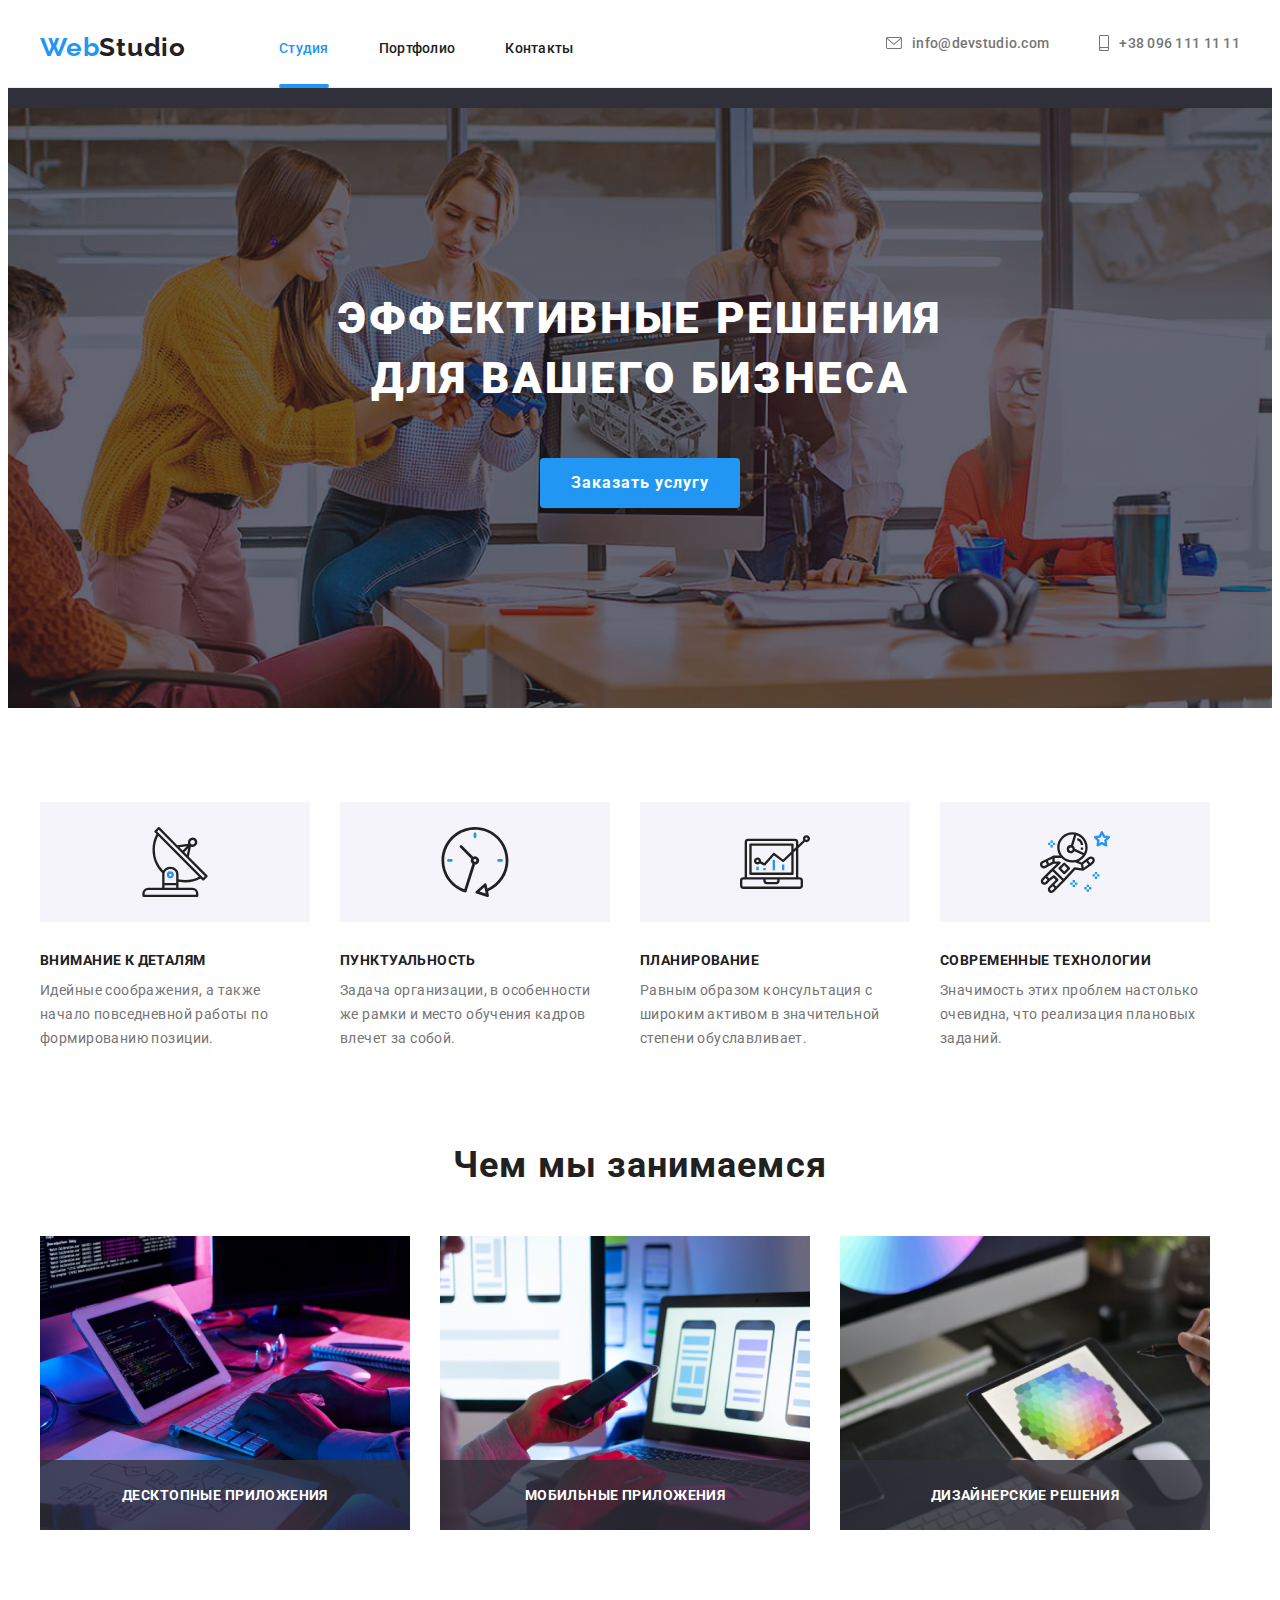
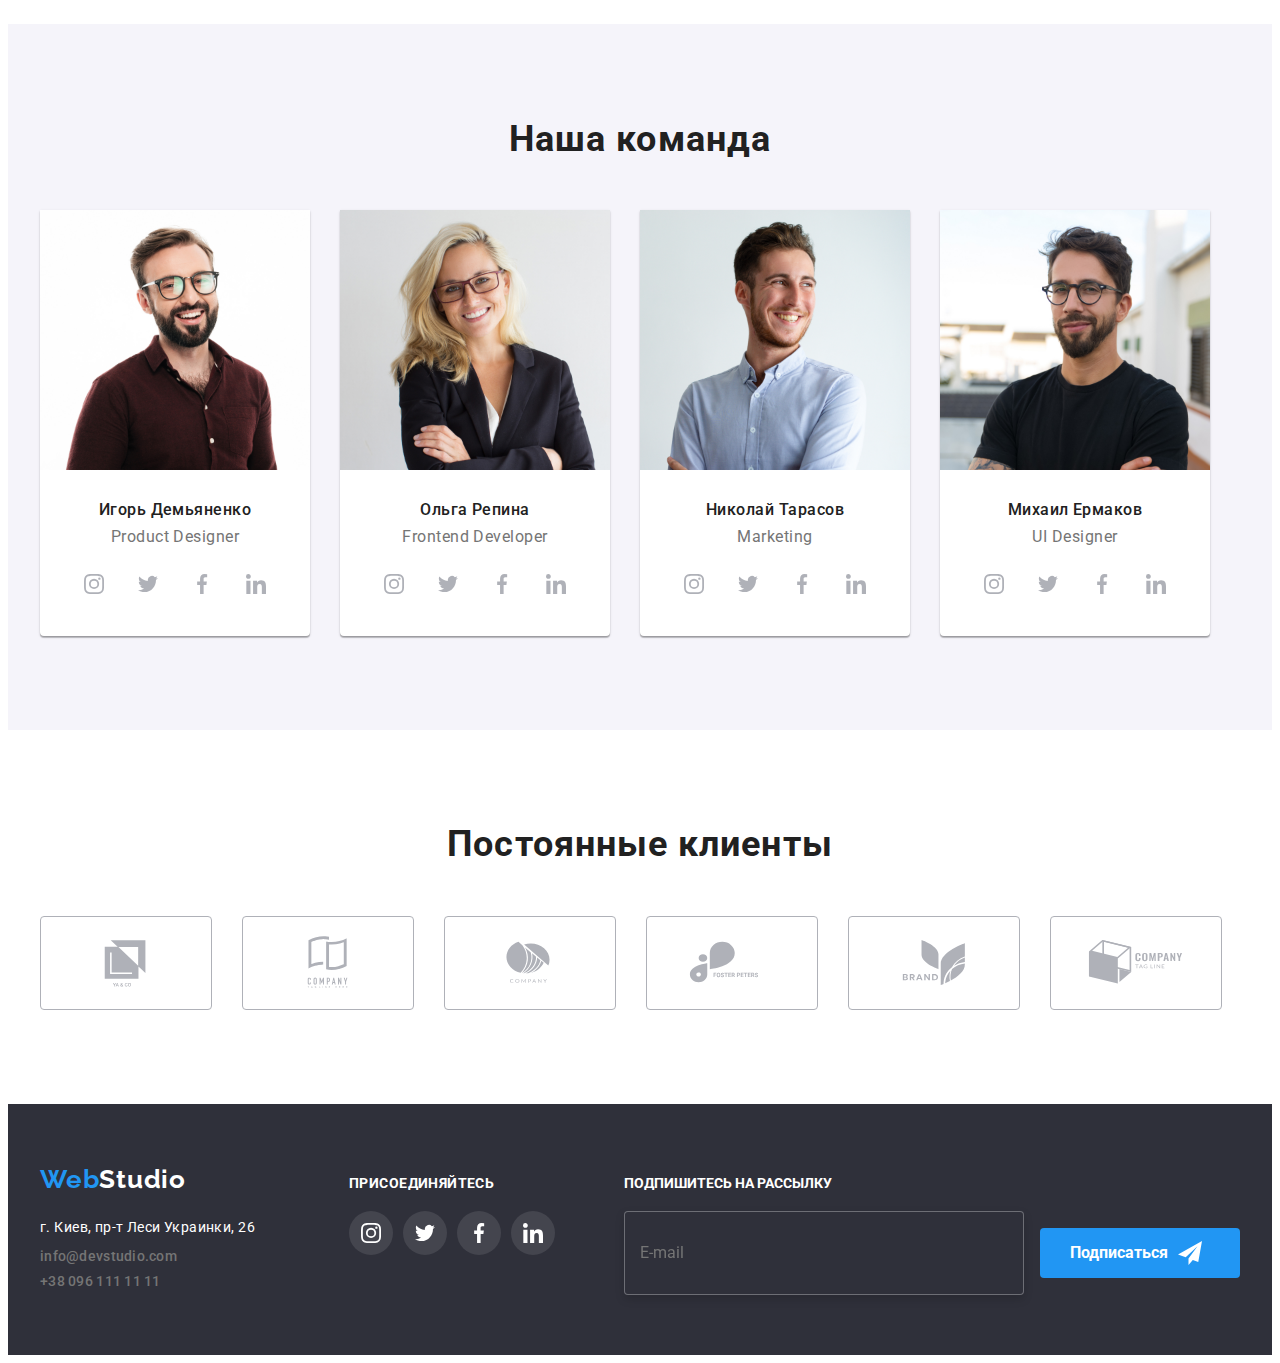
==== commit f3482674: "finally hw6" ====
--- a/index.html
+++ b/index.html
@@ -552,7 +552,7 @@
             <textarea
             class="modal-coment"
             name="coment"
-            id="coment"
+            id="comment"
             placeholder="Введите текст"
           ></textarea>
           </div>
@@ -560,7 +560,7 @@
             <input class="checkbox" type="checkbox" name="checkbox" id="checkbox" />
             <span class="custom"
               >
-              <svg class="checkbox-icon" width="16" height="15" aria-label="icon-send">
+              <svg class="checkbox-icon" width="11" height="8" aria-label="icon-send">
                 <use href="./images/icons.svg#iconcheck"></use>
               </svg>
             </span>
--- a/css/styles.css
+++ b/css/styles.css
@@ -763,8 +763,8 @@
   letter-spacing: 0.03em;
 
   color: #212121;
-
-  margin: 0;
+margin-bottom: 12px;
+  /* margin: 0; */
 }
 .modal-contact-imput {
   width: 100%;
@@ -830,7 +830,7 @@
   padding-top: 10px;
 }
 
-.modal-contact-label:not(:last-child) {
+.modal-contact-label:not(:first-child) {
   display: block;
 }
 
@@ -848,8 +848,8 @@
   width: 16px;
   height: 15px;
 
-  outline: 1px solid #212121;
-  outline-offset: -1px;
+  outline: 2px solid #212121;
+  outline-offset: -2px;
   border-radius: 2px;
   fill: none;
   transform: translate(5px, 4px);
@@ -858,8 +858,9 @@
 }
 .checkbox-tumb {
   display: flex;
-  padding-top: 20px;
-  padding-bottom: 30px;
+  margin-top: 20px;
+  margin-bottom: 30px;
+  justify-content: center;
 }
 
 .checkbox {
@@ -929,14 +930,16 @@
 }
 .modal-contact-group {
   position: relative;
+  margin-top: 10px;
+}
+
+.modal-contact-group:not(:last-child) {
+  margin-top: 10px;
 }
 
 /* footer form */
 .footer-label {
-  display: block;
-  position: absolute;
-  transform: translate(100%);
-  bottom: -1680px;
+ margin-left: auto;
 }
 
 .label-title {
